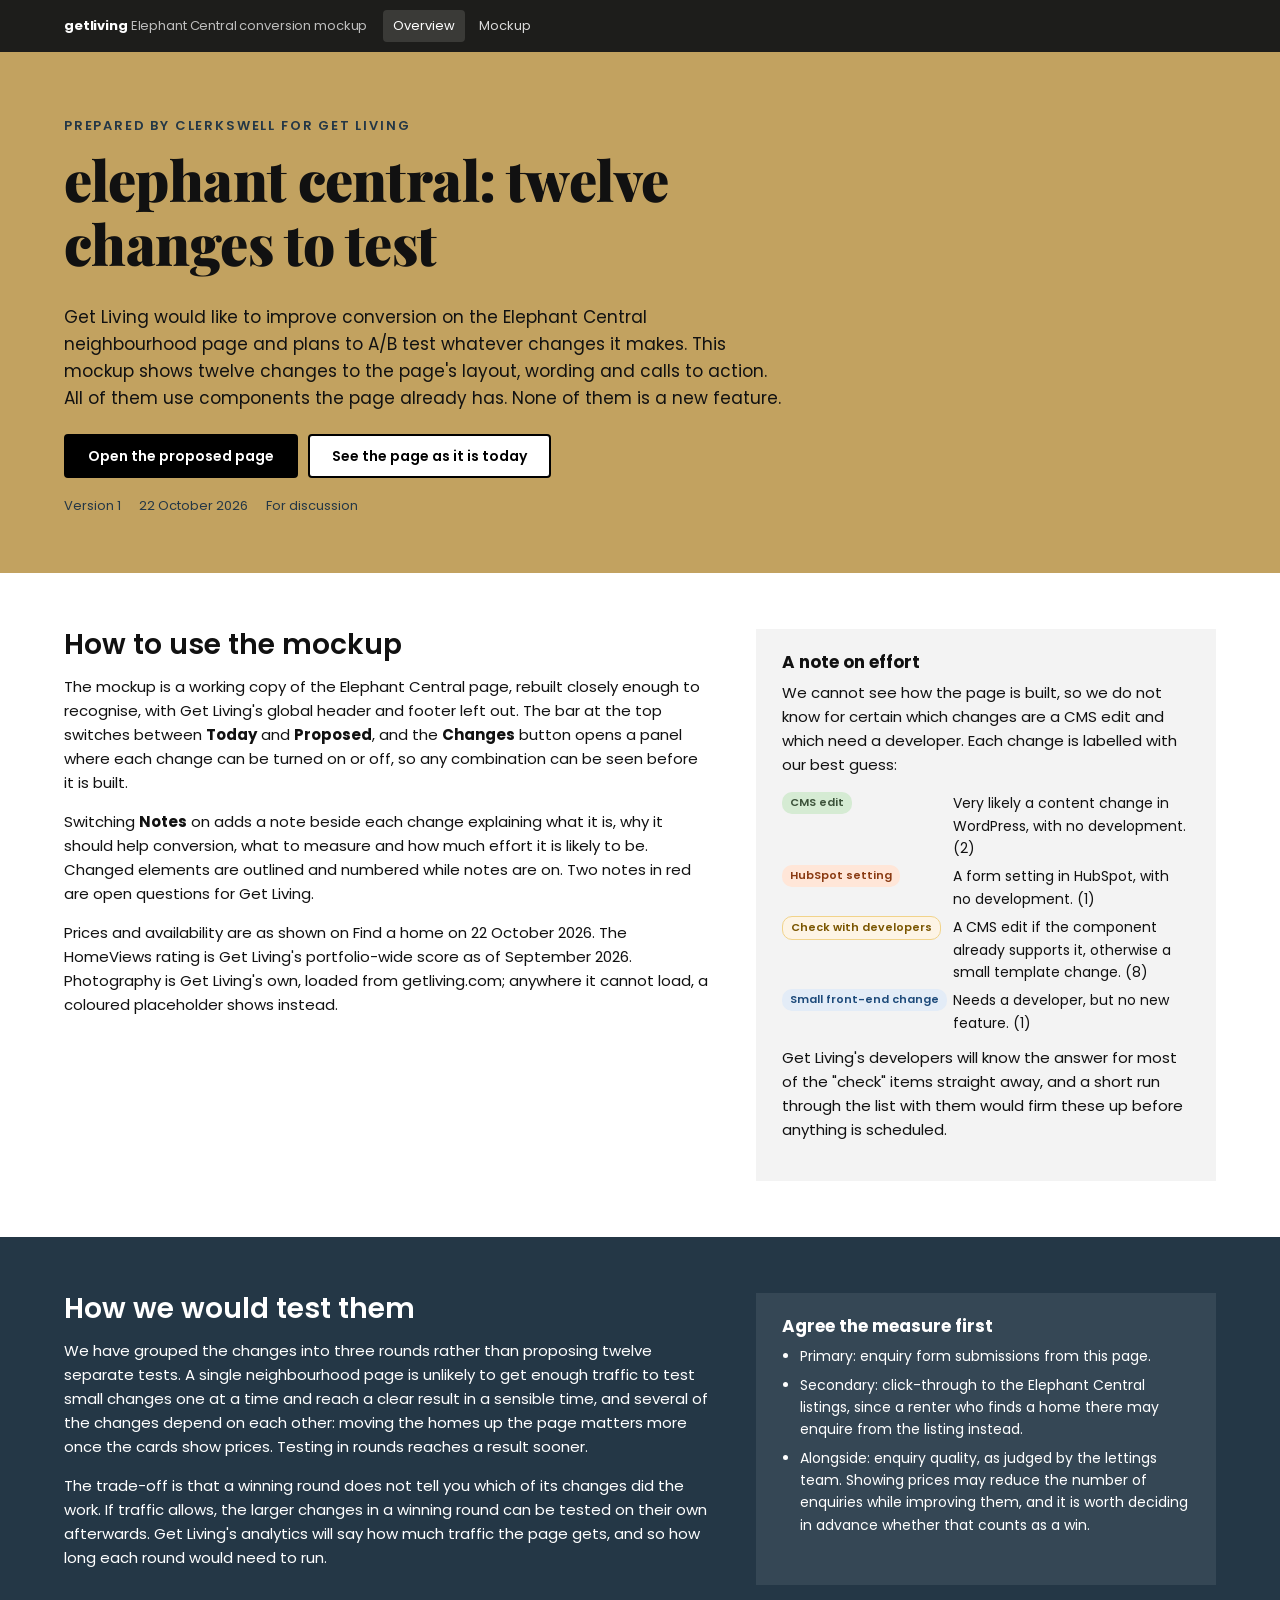
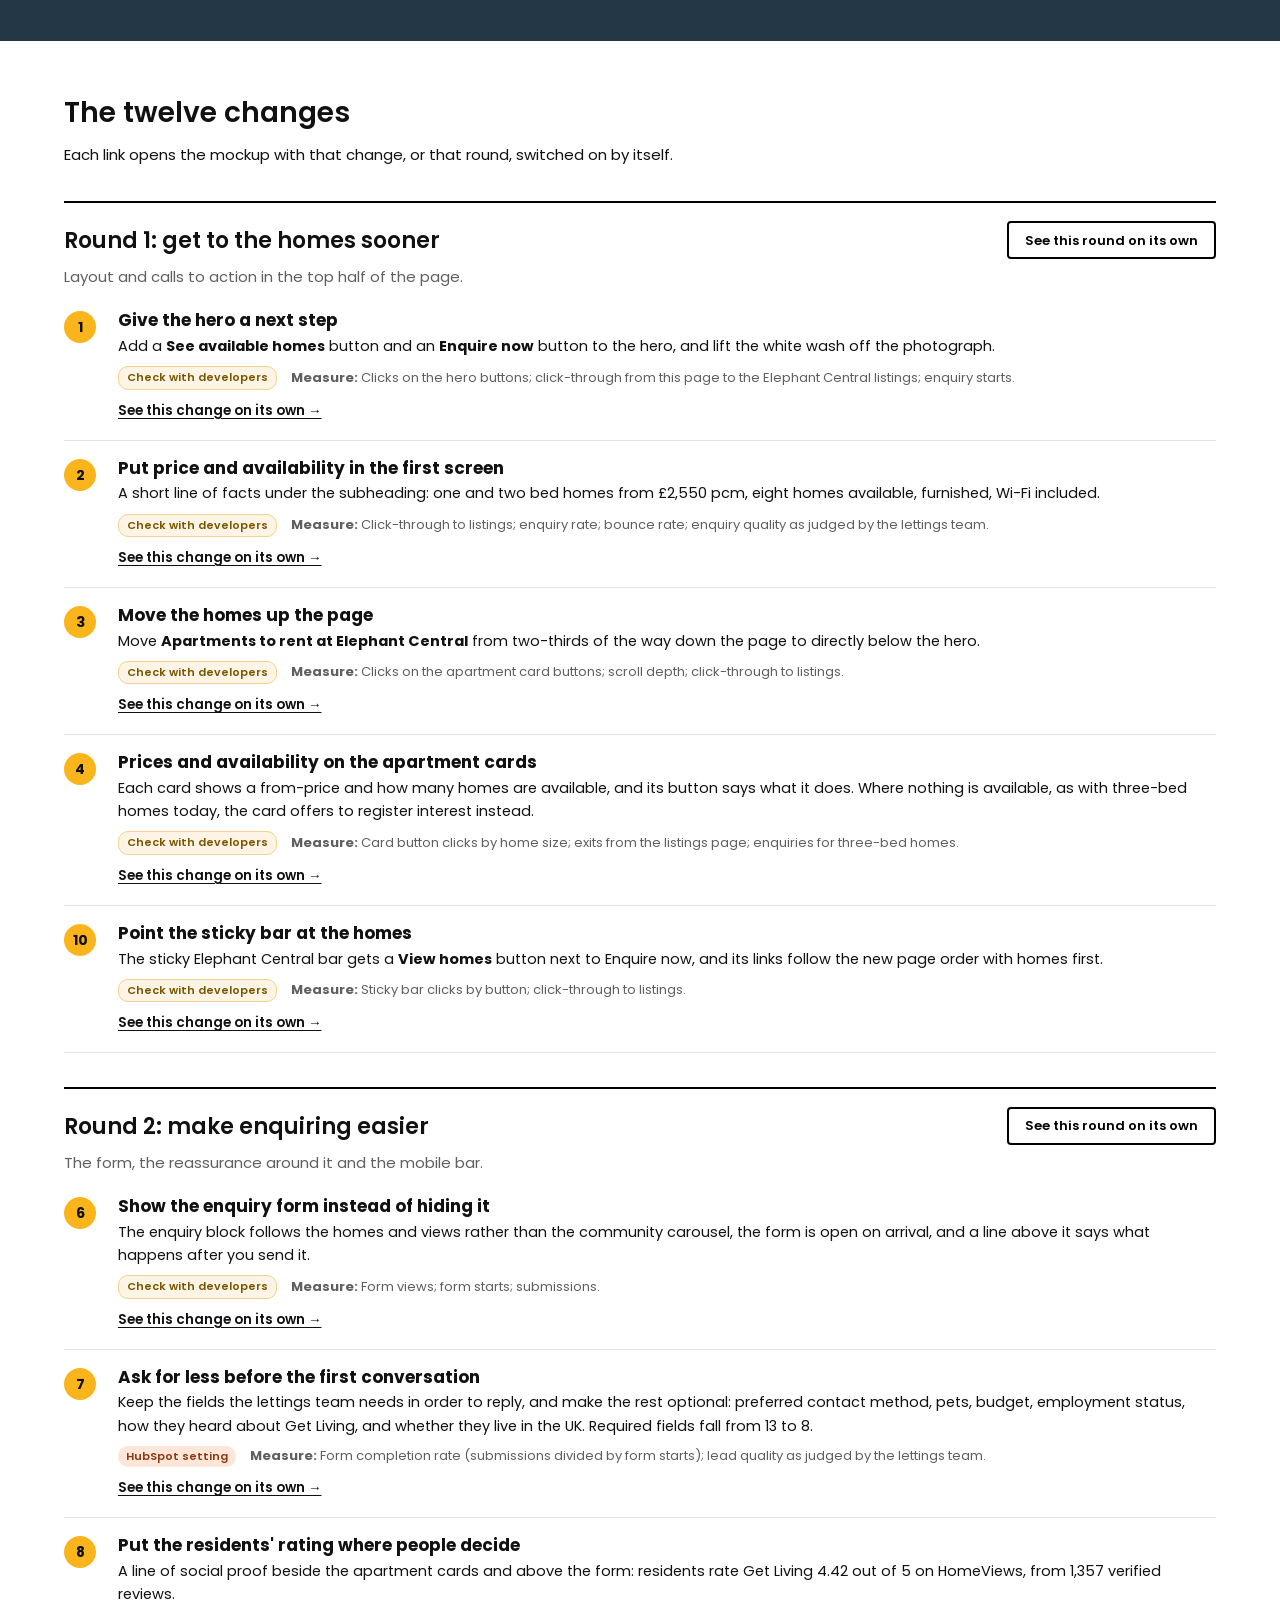
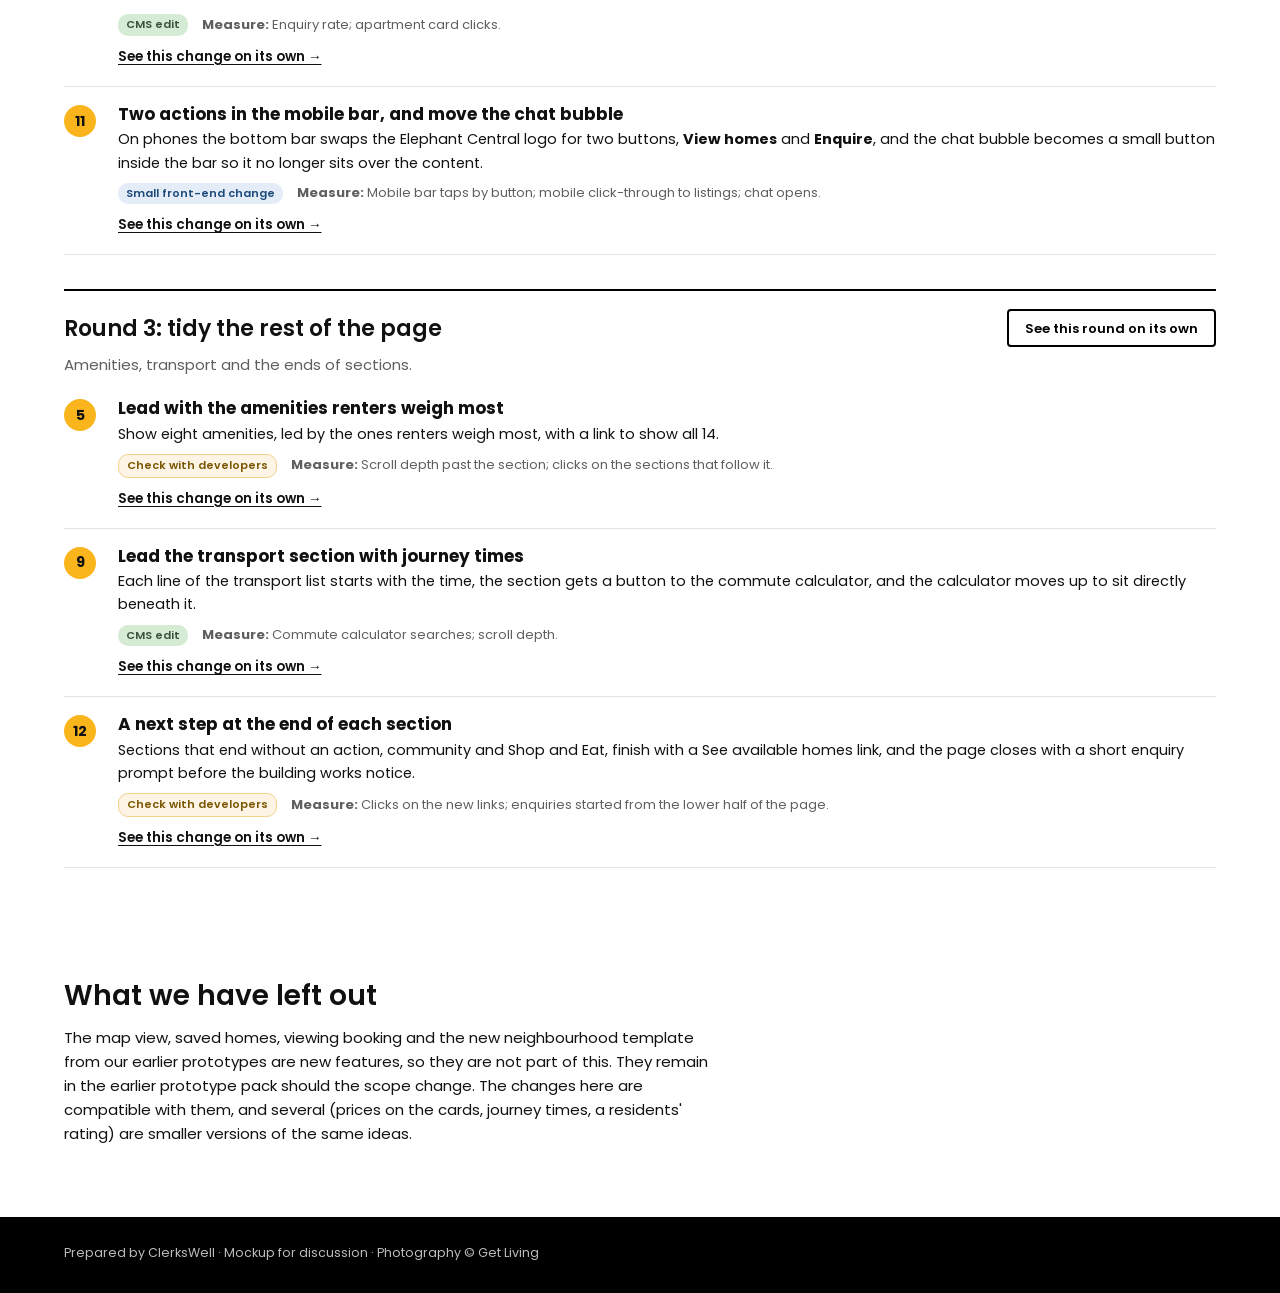
==== docs/index.html @ dda7676e "Add files via upload" ====
<!DOCTYPE html>
<html lang="en-GB">
<head>
  <meta charset="utf-8">
  <meta name="viewport" content="width=device-width, initial-scale=1">
  <title>Elephant Central conversion mockup · Get Living</title>
  <link rel="stylesheet" href="./css/mockup.css">
</head>
<body>
  <a class="skip-link" href="#main">Skip to content</a>
  <!-- Mockup control bar (R01). Not part of the Get Living page: it switches
       between today's page and the proposed changes, and turns notes on. -->
  <div class="mk-bar">
    <div class="container">
      <a class="mk-brand" href="./index.html">getliving <span>Elephant Central conversion mockup</span></a>
      <nav class="mk-nav" aria-label="Mockup pages">
        <a href="./index.html" data-mk-page="overview">Overview</a>
        <a href="./pages/elephant-central.html" data-mk-page="mockup">Mockup</a>
      </nav>
      <span class="mk-spacer"></span>
      <div class="mk-seg" role="group" aria-label="Page version" data-mockup-only>
        <button type="button" data-mode="today" aria-pressed="false">Today</button>
        <button type="button" data-mode="proposed" aria-pressed="true">Proposed</button>
      </div>
      <span class="mk-status" data-status data-mockup-only aria-live="polite"></span>
      <button type="button" class="mk-btn" data-drawer-open aria-expanded="false" aria-controls="tweak-drawer" data-mockup-only>Changes</button>
      <button type="button" class="notes-toggle" role="switch" aria-checked="false" data-notes-toggle data-mockup-only>
        <span class="notes-track" aria-hidden="true"><span class="notes-thumb"></span></span>
        <span class="notes-label">Notes off</span>
      </button>
    </div>
  </div>


  <main id="main">
    <!-- Overview (R00) -->
    <section class="ov-hero" aria-labelledby="ov-h">
      <div class="container">
        <p class="kicker">Prepared by ClerksWell for Get Living</p>
        <h1 id="ov-h" class="display">Elephant Central: twelve changes to test</h1>
        <p class="lead">Get Living would like to improve conversion on the Elephant Central neighbourhood page and plans to A/B test whatever changes it makes. This mockup shows twelve changes to the page's layout, wording and calls to action. All of them use components the page already has. None of them is a new feature.</p>
        <div class="btns">
          <a class="btn btn-solid" href="./pages/elephant-central.html?t=all">Open the proposed page</a>
          <a class="btn" href="./pages/elephant-central.html?t=none">See the page as it is today</a>
        </div>
        <div class="ov-meta">
          <span>Version 1</span><span>22 October 2026</span><span>For discussion</span>
        </div>
      </div>
    </section>

    <section class="ov" aria-labelledby="how-h">
      <div class="container cols">
        <div>
          <h2 id="how-h">How to use the mockup</h2>
          <p>The mockup is a working copy of the Elephant Central page, rebuilt closely enough to recognise, with Get Living's global header and footer left out. The bar at the top switches between <strong>Today</strong> and <strong>Proposed</strong>, and the <strong>Changes</strong> button opens a panel where each change can be turned on or off, so any combination can be seen before it is built.</p>
          <p>Switching <strong>Notes</strong> on adds a note beside each change explaining what it is, why it should help conversion, what to measure and how much effort it is likely to be. Changed elements are outlined and numbered while notes are on. Two notes in red are open questions for Get Living.</p>
          <p>Prices and availability are as shown on Find a home on 22 October 2026. The HomeViews rating is Get Living's portfolio-wide score as of September 2026. Photography is Get Living's own, loaded from getliving.com; anywhere it cannot load, a coloured placeholder shows instead.</p>
        </div>
        <div class="panel">
          <h3>A note on effort</h3>
          <p>We cannot see how the page is built, so we do not know for certain which changes are a CMS edit and which need a developer. Each change is labelled with our best guess:</p>
          <ul class="effort-key">
            <li><span class="chip chip-cms">CMS edit</span><span>Very likely a content change in WordPress, with no development. (2)</span></li>
            <li><span class="chip chip-hubspot">HubSpot setting</span><span>A form setting in HubSpot, with no development. (1)</span></li>
            <li><span class="chip chip-check">Check with developers</span><span>A CMS edit if the component already supports it, otherwise a small template change. (8)</span></li>
            <li><span class="chip chip-dev">Small front-end change</span><span>Needs a developer, but no new feature. (1)</span></li>
          </ul>
          <p class="after-key">Get Living's developers will know the answer for most of the "check" items straight away, and a short run through the list with them would firm these up before anything is scheduled.</p>
        </div>
      </div>
    </section>

    <section class="ov ov-dark" aria-labelledby="test-h">
      <div class="container cols">
        <div>
          <h2 id="test-h">How we would test them</h2>
          <p>We have grouped the changes into three rounds rather than proposing twelve separate tests. A single neighbourhood page is unlikely to get enough traffic to test small changes one at a time and reach a clear result in a sensible time, and several of the changes depend on each other: moving the homes up the page matters more once the cards show prices. Testing in rounds reaches a result sooner.</p>
          <p>The trade-off is that a winning round does not tell you which of its changes did the work. If traffic allows, the larger changes in a winning round can be tested on their own afterwards. Get Living's analytics will say how much traffic the page gets, and so how long each round would need to run.</p>
        </div>
        <div class="panel">
          <h3>Agree the measure first</h3>
          <ul>
            <li>Primary: enquiry form submissions from this page.</li>
            <li>Secondary: click-through to the Elephant Central listings, since a renter who finds a home there may enquire from the listing instead.</li>
            <li>Alongside: enquiry quality, as judged by the lettings team. Showing prices may reduce the number of enquiries while improving them, and it is worth deciding in advance whether that counts as a win.</li>
          </ul>
        </div>
      </div>
    </section>

    <section class="ov" aria-labelledby="list-h">
      <div class="container">
        <h2 id="list-h">The twelve changes</h2>
        <p>Each link opens the mockup with that change, or that round, switched on by itself.</p>
        <div data-tweak-list data-page="pages/elephant-central.html"></div>
      </div>
    </section>

    <section class="ov" aria-labelledby="out-h">
      <div class="container cols">
        <div>
          <h2 id="out-h">What we have left out</h2>
          <p>The map view, saved homes, viewing booking and the new neighbourhood template from our earlier prototypes are new features, so they are not part of this. They remain in the earlier prototype pack should the scope change. The changes here are compatible with them, and several (prices on the cards, journey times, a residents' rating) are smaller versions of the same ideas.</p>
        </div>
      </div>
    </section>
  </main>

  <footer class="ec-end"><div class="container">Prepared by ClerksWell · Mockup for discussion · Photography © Get Living</div></footer>

  <script src="./js/tweaks.js"></script>
  <script src="./js/mockup.js"></script>
</body>
</html>
---- docs/css/mockup.css ----
/* ==========================================================================
   mockup.css — Elephant Central conversion mockup (V1)

   Recreates the live Elephant Central page closely enough that Get Living
   recognises it, using the Get Living design system and Elephant Central's
   own section colours (read from getliving.com, 22 Oct 2026).
   Type: Breve Display is licensed; Playfair Display 900 stands in for it.
   ========================================================================== */

@import url('https://fonts.googleapis.com/css2?family=Poppins:wght@400;500;600;700&family=Playfair+Display:wght@800;900&display=swap');

:root {
  --black: #000;
  --white: #fff;
  --ink: #111;
  --muted: #5f5f5f;
  --line: #e3e3e3;
  --sage-light: #D5EBD3;
  --sage-dark: #3C523A;
  --sunshine-light: #FDF4E5;
  --mustard: #FAB51D;
  /* Elephant Central section colours */
  --ec-gold: #C2A260;
  --ec-navy: #243746;
  --ec-stone: #E5E3DF;
  --ec-grey: #F3F3F3;
  --ec-yellow: #FAB51D;
  /* Mockup chrome */
  --note-bg: #FDF4E5;
  --note-line: #FAB51D;
  --q-bg: #fdeeea;
  --q-line: #c2412f;
  --focus: #0b63ce;

  --display: "BreveDisplay-Regular", "Playfair Display", Georgia, serif;
  --body: "Poppins", -apple-system, BlinkMacSystemFont, "Segoe UI", Roboto, Arial, sans-serif;
  --max: 1200px;
  --bar-h: 56px;
}

*, *::before, *::after { box-sizing: border-box; }
html { scroll-behavior: smooth; }
body { margin: 0; font-family: var(--body); color: var(--ink); background: var(--white); font-size: 15px; line-height: 1.6; -webkit-font-smoothing: antialiased; }
img { max-width: 100%; display: block; }
a { color: inherit; }
h1, h2, h3, h4 { margin: 0 0 .5em; line-height: 1.15; }
p { margin: 0 0 1em; }
[hidden] { display: none !important; }
:focus-visible { outline: 3px solid var(--focus); outline-offset: 2px; }
.container { width: 100%; max-width: var(--max); margin: 0 auto; padding: 0 24px; }
.skip-link { position: absolute; left: -9999px; top: 0; background: var(--black); color: var(--white); padding: 8px 12px; z-index: 100; }
.skip-link:focus { left: 8px; top: 8px; }
.visually-hidden { position: absolute !important; width: 1px; height: 1px; overflow: hidden; clip: rect(0 0 0 0); white-space: nowrap; }

.display { font-family: var(--display); font-weight: 900; text-transform: lowercase; letter-spacing: -.01em; }

/* Buttons: square outline, Get Living style */
.btn { display: inline-flex; align-items: center; justify-content: center; gap: 8px; min-height: 44px; padding: 10px 22px; border: 2px solid var(--black); background: var(--white); color: var(--black); font: 600 14px/1.2 var(--body); text-decoration: none; cursor: pointer; border-radius: 4px; transition: background .15s, color .15s; }
.btn:hover { background: var(--black); color: var(--white); }
.btn-solid { background: var(--black); color: var(--white); }
.btn-solid:hover { background: var(--sage-dark); border-color: var(--sage-dark); }
.btn-light { border-color: var(--white); background: transparent; color: var(--white); }
.btn-light:hover { background: var(--white); color: var(--black); }
.btn-sm { min-height: 38px; padding: 7px 16px; font-size: 13px; }
.link-arrow { font-weight: 600; text-decoration: underline; text-underline-offset: 3px; }
.link-arrow::after { content: " \2192"; }

/* ---------- Photos: illustrated fallback until the real image loads ---------- */
.ph { position: relative; background: linear-gradient(135deg, #cfd8c4 0%, #b9c7a8 45%, #8fa37f 100%); background-size: cover; background-position: center; overflow: hidden; }
.ph::after { content: attr(data-label); position: absolute; left: 12px; bottom: 10px; font-size: 11px; color: rgba(0,0,0,.55); letter-spacing: .02em; }
.ph.loaded::after { content: none; }
.ph.tone-gold { background-image: linear-gradient(135deg, #e7d6b0, #C2A260); }
.ph.tone-navy { background-image: linear-gradient(135deg, #8aa0b2, #243746); }
.ph.tone-room { background-image: linear-gradient(135deg, #f2ece2, #d8cbb6); }

/* ==========================================================================
   Mockup control bar (not part of the Get Living page)
   ========================================================================== */
.mk-bar { position: sticky; top: 0; z-index: 60; background: #1d1d1b; color: #f4f4f4; font-size: 13px; }
.mk-bar .container { display: flex; align-items: center; gap: 16px; min-height: 52px; flex-wrap: wrap; padding-top: 6px; padding-bottom: 6px; }
.mk-brand { color: #fff; text-decoration: none; font-weight: 700; letter-spacing: -.01em; white-space: nowrap; }
.mk-brand span { font-weight: 400; color: #bdbdbd; }
.mk-nav { display: flex; gap: 4px; }
.mk-nav a { color: #d9d9d9; text-decoration: none; padding: 6px 10px; border-radius: 4px; }
.mk-nav a[aria-current="page"] { background: #3a3a37; color: #fff; }
.mk-nav a:hover { color: #fff; }
.mk-spacer { flex: 1; }
.mk-seg { display: inline-flex; border: 1px solid #5a5a56; border-radius: 4px; overflow: hidden; }
.mk-seg button { background: transparent; color: #d9d9d9; border: 0; padding: 7px 14px; font: 600 13px var(--body); cursor: pointer; }
.mk-seg button[aria-pressed="true"] { background: var(--sage-light); color: var(--black); }
.mk-status { color: #bdbdbd; white-space: nowrap; }
.mk-btn { background: transparent; color: #fff; border: 1px solid #5a5a56; border-radius: 4px; padding: 7px 12px; font: 600 13px var(--body); cursor: pointer; }
.mk-btn:hover { border-color: #fff; }
.notes-toggle { display: inline-flex; align-items: center; gap: 8px; background: transparent; border: 0; color: #f4f4f4; font: 600 13px var(--body); cursor: pointer; padding: 4px; }
.notes-track { width: 34px; height: 20px; border-radius: 10px; background: #5a5a56; position: relative; transition: background .15s; }
.notes-thumb { position: absolute; top: 2px; left: 2px; width: 16px; height: 16px; border-radius: 50%; background: #fff; transition: left .15s; }
.notes-toggle[aria-checked="true"] .notes-track { background: var(--mustard); }
.notes-toggle[aria-checked="true"] .notes-thumb { left: 16px; }

/* Tweak drawer */
.mk-drawer { position: fixed; top: 0; right: 0; bottom: 0; width: min(420px, 100%); background: #fff; z-index: 90; box-shadow: -8px 0 30px rgba(0,0,0,.18); transform: translateX(100%); transition: transform .2s; display: flex; flex-direction: column; }
.mk-drawer.open { transform: none; }
.mk-scrim { position: fixed; inset: 0; background: rgba(0,0,0,.35); z-index: 85; }
.mk-drawer header { display: flex; align-items: center; justify-content: space-between; padding: 16px 20px; border-bottom: 1px solid var(--line); }
.mk-drawer h2 { font-size: 18px; margin: 0; }
.mk-drawer .close { background: none; border: 0; font-size: 26px; line-height: 1; cursor: pointer; padding: 4px 8px; }
.mk-drawer .body { overflow-y: auto; padding: 12px 20px 24px; }
.mk-drawer .quick { display: flex; flex-wrap: wrap; gap: 6px; margin: 4px 0 14px; }
.mk-drawer .quick button { font: 600 12px var(--body); border: 1px solid var(--black); background: #fff; padding: 6px 10px; border-radius: 4px; cursor: pointer; }
.mk-drawer .quick button:hover { background: var(--black); color: #fff; }
.mk-drawer h3 { font-size: 13px; text-transform: uppercase; letter-spacing: .06em; color: var(--muted); margin: 18px 0 6px; }
.tw-row { display: flex; gap: 10px; align-items: flex-start; padding: 9px 0; border-bottom: 1px solid #f0f0f0; }
.tw-row input { width: 18px; height: 18px; margin-top: 2px; accent-color: var(--black); flex: none; }
.tw-row label { cursor: pointer; font-size: 14px; line-height: 1.4; }
.tw-row .n { display: inline-flex; width: 22px; height: 22px; border-radius: 50%; background: var(--mustard); font-size: 12px; font-weight: 700; align-items: center; justify-content: center; margin-right: 6px; flex: none; }
.tw-row small { display: block; color: var(--muted); font-size: 12px; margin-top: 2px; }

.chip { display: inline-block; font-size: 11px; font-weight: 600; padding: 2px 8px; border-radius: 10px; white-space: nowrap; vertical-align: middle; }
.chip-cms { background: var(--sage-light); color: var(--sage-dark); }
.chip-hubspot { background: #ffe6d8; color: #8a3a12; }
.chip-check { background: var(--sunshine-light); color: #7a5600; border: 1px solid #f1d38a; }
.chip-dev { background: #e3ecf7; color: #1d4a7a; }

/* ==========================================================================
   Notes (shown when Notes is switched on)
   ========================================================================== */
.note-slot { display: none; }
body.notes-on .note-slot { display: block; }
.note-slot .container { padding-top: 16px; padding-bottom: 16px; }
.cro-note { background: var(--note-bg); border-left: 4px solid var(--note-line); padding: 14px 18px; margin: 0 0 12px; font-size: 13.5px; line-height: 1.55; color: var(--ink); text-align: left; }
.cro-note:last-child { margin-bottom: 0; }
.cro-note h4 { font: 700 15px/1.3 var(--body); margin: 0 0 8px; display: flex; flex-wrap: wrap; gap: 8px; align-items: center; }
.cro-note .n { display: inline-flex; width: 24px; height: 24px; border-radius: 50%; background: var(--mustard); font-size: 12px; align-items: center; justify-content: center; }
.cro-note .state { font-size: 11px; font-weight: 600; color: var(--muted); }
.cro-note dl { margin: 0; display: grid; grid-template-columns: 9.5em minmax(0,1fr); gap: 4px 14px; }
.cro-note dt { font-weight: 600; }
.cro-note dd { margin: 0; }
.cro-note .actions { margin-top: 10px; display: flex; gap: 8px; flex-wrap: wrap; }
.cro-note .actions button { font: 600 12px var(--body); border: 1px solid var(--black); background: #fff; padding: 5px 10px; border-radius: 4px; cursor: pointer; }
.cro-note .actions button:hover { background: var(--black); color: #fff; }
.cro-note.query { background: var(--q-bg); border-left-color: var(--q-line); }
@media (max-width: 640px) { .cro-note dl { grid-template-columns: minmax(0,1fr); } .cro-note dt { margin-top: 6px; } }

/* Numbered markers on changed elements */
body.notes-on [data-mark] { outline: 2px dashed var(--mustard); outline-offset: 3px; position: relative; }
body.notes-on [data-mark]::before { content: attr(data-mark); position: absolute; top: -12px; left: -12px; z-index: 5; width: 22px; height: 22px; border-radius: 50%; background: var(--mustard); color: var(--black); font: 700 11px/22px var(--body); text-align: center; text-transform: none; letter-spacing: 0; }

/* ==========================================================================
   Elephant Central page
   ========================================================================== */

/* Sticky neighbourhood bar */
.ec-sub { position: sticky; top: 52px; z-index: 40; background: #fff; border-bottom: 1px solid var(--line); }
.ec-sub .container { display: flex; align-items: center; gap: 28px; min-height: 64px; }
.ec-logo { font: 600 15px/1.05 var(--body); letter-spacing: .22em; color: var(--ec-navy); text-transform: uppercase; text-decoration: none; }
.ec-logo span { display: block; padding-left: .55em; }
.ec-sub nav { display: flex; gap: 18px; flex: 1; font-size: 13px; }
.ec-sub nav a { text-decoration: none; }
.ec-sub nav a:hover { text-decoration: underline; }
.ec-sub .cta { display: flex; gap: 8px; }
@media (max-width: 900px) { .ec-sub { display: none; } }

/* Page sections are ordered by script, so the layout can be rearranged per tweak */
.ec-main { display: flex; flex-direction: column; }
.ec-sec { scroll-margin-top: 130px; }

/* Hero */
.ec-hero { position: relative; min-height: 520px; display: flex; align-items: center; }
.ec-hero .ph { position: absolute; inset: 0; }
.ec-hero .wash { position: absolute; inset: 0 50% 0 0; background: rgba(255,255,255,.62); }
.ec-hero .container { position: relative; z-index: 2; }
.ec-hero .copy { max-width: 520px; }
.ec-hero h1 { font-size: clamp(38px, 5vw, 60px); margin-bottom: 14px; }
.ec-hero .sub { font-size: 17px; margin: 0; }
.ec-hero .facts { list-style: none; padding: 0; margin: 18px 0 0; display: flex; flex-wrap: wrap; gap: 6px 18px; font-size: 14px; }
.ec-hero .facts li::before { content: ""; display: inline-block; width: 7px; height: 7px; background: var(--ec-gold); margin-right: 8px; vertical-align: middle; }
.ec-hero .facts .price { font-weight: 700; }
.ec-hero .facts .avail { color: var(--sage-dark); font-weight: 600; }
.ec-hero .ctas { display: flex; gap: 10px; flex-wrap: wrap; margin-top: 22px; }
.ec-hero .rating { margin-top: 16px; font-size: 13px; color: var(--muted); }
/* With tweak 1 the wash goes and the copy sits on a solid panel instead */
body.tw-hero-cta .ec-hero .wash { display: none; }
body.tw-hero-cta .ec-hero .copy, body.tw-hero-facts .ec-hero .copy { background: #fff; padding: 32px 34px; }
body.tw-hero-cta .ec-hero .wash + .container .copy { margin-left: 0; }

/* Intro and amenities */
.ec-intro { padding: 80px 0; }
.ec-intro .grid { display: grid; grid-template-columns: minmax(0, 4fr) minmax(0, 8fr); gap: 48px; align-items: start; }
.ec-intro h2 { font-size: 30px; font-weight: 600; }
.amen { list-style: none; margin: 0; padding: 0; display: grid; grid-template-columns: repeat(5, minmax(0, 1fr)); gap: 26px 16px; text-align: center; font-size: 12.5px; }
.amen li { display: flex; flex-direction: column; align-items: center; gap: 10px; }
.ico { width: 48px; height: 48px; background-repeat: no-repeat; background-position: center; background-size: contain; }
.ico:not(.loaded) { border: 2px solid var(--ink); border-radius: 50%; position: relative; }
.ico:not(.loaded)::after { content: ""; position: absolute; inset: 13px; border: 2px solid var(--ink); border-radius: 3px; }
.amen-b { grid-template-columns: repeat(4, minmax(0, 1fr)); }
.amen-b .more { grid-column: 1 / -1; }
.amen-more { margin-top: 22px; text-align: center; }
.amen-more button { background: none; border: 0; font: 600 14px var(--body); text-decoration: underline; text-underline-offset: 3px; cursor: pointer; padding: 6px; }

/* Homes with the view */
.ec-view { background: var(--ec-gold); padding: 70px 0; }
.ec-view .grid { display: grid; grid-template-columns: minmax(0, 7fr) minmax(0, 5fr); align-items: stretch; }
.ec-view .ph { min-height: 440px; }
.ec-view .card { background: #fff; padding: 40px 36px; align-self: center; margin-left: -60px; position: relative; }
.ec-view h2 { font-size: 22px; font-weight: 600; }
.ec-view .fine { font-size: 12.5px; color: var(--muted); }
.ec-view .btns { display: flex; gap: 10px; flex-wrap: wrap; }

/* Getting around */
.ec-transport .grid { display: grid; grid-template-columns: minmax(0, 1fr) minmax(0, 1fr); }
.ec-transport .panel { background: var(--ec-navy); color: #fff; padding: 64px 56px; }
.ec-transport .ph { min-height: 520px; }
.ec-transport h3 { font-size: 22px; font-weight: 600; }
.ec-transport ul { padding-left: 18px; margin: 0 0 1em; }
.ec-transport li { margin-bottom: 4px; }
.times { list-style: none; padding: 0 !important; border-top: 1px solid rgba(255,255,255,.25); }
.times li { display: grid; grid-template-columns: 9em minmax(0,1fr); gap: 12px; padding: 10px 0; border-bottom: 1px solid rgba(255,255,255,.25); margin: 0 !important; }
.times strong { font-size: 16px; line-height: 1.3; color: var(--mustard); }
.ec-transport .panel a { color: #fff; }

/* Community carousel */
.ec-community { padding: 80px 0; }
.ec-community .grid { display: grid; grid-template-columns: minmax(0, 4fr) minmax(0, 8fr); gap: 40px; align-items: start; }
.ec-community h3 { font-size: 24px; font-weight: 600; }
.car { overflow: hidden; }
.car-track { display: flex; gap: 16px; transition: transform .35s; }
.car-card { flex: 0 0 calc((100% - 32px) / 2.4); border: 1px solid var(--line); background: #fff; }
.car-card .ph { aspect-ratio: 16 / 9; }
.car-card .txt { display: flex; gap: 14px; align-items: center; padding: 16px; font-weight: 600; font-size: 14px; line-height: 1.35; }
.car-card .badge { flex: none; width: 52px; height: 52px; background: var(--ec-yellow); display: flex; align-items: center; justify-content: center; }
.car-card .badge .ico { width: 34px; height: 34px; }
.car-ctrl { display: flex; align-items: center; gap: 10px; margin-top: 16px; }
.car-ctrl button { width: 34px; height: 34px; border-radius: 50%; border: 1.5px solid var(--black); background: #fff; cursor: pointer; font-size: 15px; }
.car-ctrl .prog { flex: 1; height: 2px; background: var(--line); position: relative; max-width: 220px; }
.car-ctrl .prog span { position: absolute; left: 0; top: 0; bottom: 0; background: var(--black); transition: width .3s; }
.car-ctrl .count { font-size: 13px; margin-left: auto; }
.sec-cta { margin-top: 24px; }

/* Enquire */
.ec-enquire { background: var(--ec-grey); padding: 70px 0; }
.ec-enquire .head { display: flex; justify-content: space-between; align-items: center; gap: 32px; max-width: 900px; margin: 0 auto; }
.ec-enquire h2 { font-size: clamp(28px, 3.4vw, 40px); max-width: 520px; }
.ec-enquire .head p { font-size: 14px; max-width: 480px; }
.ec-enquire .lede { max-width: 900px; margin: 0 auto; }
.ec-enquire .reassure { max-width: 900px; margin: 14px auto 0; display: grid; grid-template-columns: repeat(3, minmax(0, 1fr)); gap: 12px; font-size: 13.5px; }
.ec-enquire .reassure div { background: #fff; padding: 12px 14px; border-top: 3px solid var(--ec-gold); }
.ec-enquire .reassure strong { display: block; }
.ec-enquire .rating { max-width: 900px; margin: 14px auto 0; font-size: 13px; color: var(--muted); }
.acc-btn[aria-expanded="true"] .chev { transform: rotate(180deg); }
.chev { display: inline-block; transition: transform .15s; }
.form-wrap { max-width: 900px; margin: 28px auto 0; border-top: 1px solid #cfcfcf; padding-top: 28px; }

/* HubSpot-style form */
.hs { display: grid; grid-template-columns: repeat(2, minmax(0, 1fr)); gap: 16px 20px; }
.hs .full { grid-column: 1 / -1; }
.hs label, .hs legend { display: block; font-size: 13px; font-weight: 600; margin-bottom: 6px; }
.hs .req { color: #c2412f; }
.hs .opt { font-weight: 400; color: var(--muted); }
.hs input[type=text], .hs input[type=email], .hs input[type=tel], .hs select { width: 100%; height: 44px; border: 1px solid #cfcfcf; background: #fff; padding: 0 12px; font: 14px var(--body); border-radius: 0; }
.hs fieldset { border: 0; padding: 0; margin: 0; }
.hs .radios { display: flex; gap: 18px; flex-wrap: wrap; font-size: 14px; }
.hs .radios label { font-weight: 400; display: inline-flex; gap: 6px; align-items: center; margin: 0; }
.hs .group { grid-column: 1 / -1; border-top: 1px dashed #cfcfcf; padding-top: 14px; margin-top: 4px; }
.hs .group > p { font-size: 13px; color: var(--muted); margin: 0 0 12px; }
.hs .group .hs { margin: 0; }
.hs .err { color: #c2412f; font-size: 12px; margin-top: 4px; }
.hs .invalid input, .hs .invalid select { border-color: #c2412f; }
.form-done { background: #fff; padding: 24px; border-left: 4px solid var(--sage-dark); }

/* Apartments */
.ec-apts { background: var(--black); color: #fff; padding: 70px 0 80px; }
.ec-apts .intro { text-align: center; max-width: 720px; margin: 0 auto 40px; }
.ec-apts h3.display { font-size: clamp(30px, 3.6vw, 40px); color: var(--ec-gold); }
.ec-apts .intro p { font-size: 14px; }
.ec-apts .rating { text-align: center; margin: -22px auto 32px; font-size: 13px; color: #d9d9d9; }
.apt-grid { display: grid; grid-template-columns: repeat(3, minmax(0, 1fr)); gap: 16px; }
.apt { background: #fff; color: var(--ink); display: flex; flex-direction: column; }
.apt .ph { aspect-ratio: 4 / 3; }
.apt .body { padding: 18px 18px 22px; display: flex; flex-direction: column; flex: 1; }
.apt h3 { font-family: var(--display); font-weight: 900; font-size: 22px; margin-bottom: 8px; }
.apt p { font-size: 13px; color: var(--muted); }
.apt .meta { display: flex; justify-content: space-between; align-items: baseline; gap: 8px; border-top: 1px solid var(--line); padding-top: 12px; margin: auto 0 14px; font-size: 13px; }
.apt .meta strong { font-size: 18px; color: var(--ink); }
.apt .meta .avail { color: var(--sage-dark); font-weight: 600; }
.apt .meta .none { color: var(--muted); font-weight: 600; }
.apt .btn { width: 100%; }
.apt .push { margin-top: auto; }

/* Commute */
.ec-commute { background: var(--ec-yellow); padding-top: 56px; }
.ec-commute .head { text-align: center; max-width: 620px; margin: 0 auto 26px; }
.ec-commute h3 { font-size: 22px; font-weight: 600; }
.ec-commute .head p { font-size: 13.5px; }
.commute-form { background: #fff; max-width: 640px; margin: 0 auto -50px; position: relative; z-index: 2; padding: 18px 22px; display: grid; grid-template-columns: minmax(0,1fr) minmax(0,1fr) auto; gap: 12px; align-items: end; }
.commute-form label { font-size: 12.5px; font-weight: 600; display: block; margin-bottom: 4px; }
.commute-form input, .commute-form select { width: 100%; height: 40px; border: 1px solid #cfcfcf; padding: 0 10px; font: 13.5px var(--body); background: #fff; }
.commute-form button { height: 40px; width: 44px; background: var(--black); color: #fff; border: 0; cursor: pointer; font-size: 16px; }
.map { height: 300px; background-color: #e8eee3; background-image:
  linear-gradient(90deg, rgba(255,255,255,.7) 2px, transparent 2px),
  linear-gradient(rgba(255,255,255,.7) 2px, transparent 2px),
  radial-gradient(circle at 70% 60%, #b8d4e6 0 18%, transparent 19%),
  radial-gradient(circle at 25% 30%, #cfe3c4 0 14%, transparent 15%);
  background-size: 90px 90px, 90px 90px, 100% 100%, 100% 100%; position: relative; }
.map .pin { position: absolute; left: 50%; top: 52%; width: 34px; height: 34px; border-radius: 50% 50% 50% 0; background: var(--black); transform: translate(-50%, -100%) rotate(-45deg); }
.map .result { position: absolute; left: 50%; bottom: 22px; transform: translateX(-50%); background: #fff; padding: 10px 16px; font-size: 13.5px; box-shadow: 0 4px 14px rgba(0,0,0,.15); white-space: nowrap; }
.map .label { position: absolute; right: 12px; bottom: 8px; font-size: 11px; color: var(--muted); }

/* Shop and eat */
.ec-shop { background: var(--ec-gold); padding: 70px 0; }
.ec-shop .head { text-align: center; max-width: 720px; margin: 0 auto 32px; }
.ec-shop h3.display { font-size: clamp(28px, 3.4vw, 38px); }
.ec-shop .head p { font-size: 14px; }
.shop-grid .car-card { flex-basis: calc((100% - 32px) / 3); }
.shop-card .body { padding: 18px; }
.shop-card h4 { font-size: 17px; font-weight: 700; }
.shop-card .kind { font-size: 12.5px; color: var(--muted); }
.shop-card p { font-size: 13px; color: var(--muted); }
.tag { display: inline-block; background: var(--black); color: #fff; font-size: 10.5px; font-weight: 600; letter-spacing: .05em; padding: 3px 8px; }

/* Closing prompt (tweak 12) */
.ec-close { background: var(--ec-stone); padding: 56px 0; text-align: center; }
.ec-close h2 { font-size: clamp(26px, 3vw, 36px); }
.ec-close .btns { display: flex; justify-content: center; gap: 10px; flex-wrap: wrap; margin-top: 18px; }

/* Building safety notice */
.ec-safety { background: var(--ec-navy); color: #fff; padding: 36px 0; }
.ec-safety h2 { font-size: 20px; font-weight: 600; }
.ec-safety button { background: none; border: 0; color: #fff; text-decoration: underline; text-underline-offset: 3px; font: 600 13.5px var(--body); cursor: pointer; padding: 0; }
.ec-safety .more { font-size: 13.5px; max-width: 760px; margin-top: 12px; }

/* End of page (Get Living's footer is left out of the mockup) */
.ec-end { background: var(--black); color: #bdbdbd; padding: 26px 0 30px; font-size: 12.5px; }

/* Mobile bottom bar and chat bubble */
.ec-mbar { display: none; }
.chat { position: fixed; right: 18px; bottom: 22px; z-index: 50; width: 56px; height: 56px; border-radius: 50%; background: #7d9a77; border: 0; color: #fff; cursor: pointer; box-shadow: 0 4px 14px rgba(0,0,0,.2); display: flex; align-items: center; justify-content: center; }
.chat svg, .ec-mbar .chat-in svg { width: 24px; height: 24px; }

@media (max-width: 900px) {
  .ec-mbar { display: flex; position: fixed; left: 0; right: 0; bottom: 0; z-index: 45; background: #fff; border-top: 1px solid var(--line); align-items: center; gap: 10px; padding: 10px 14px; box-shadow: 0 -4px 14px rgba(0,0,0,.08); }
  .ec-mbar .ec-logo { flex: 1; font-size: 13px; }
  .ec-mbar .btn { min-height: 46px; }
  .ec-mbar .grow { flex: 1; }
  .ec-mbar .chat-in { flex: none; width: 46px; height: 46px; border-radius: 50%; background: #7d9a77; color: #fff; border: 0; display: flex; align-items: center; justify-content: center; cursor: pointer; }
  .chat { bottom: 82px; }
  body.tw-mobile-bar .chat { display: none; }
  body { padding-bottom: 72px; }
}

/* ---------- Responsive ---------- */
@media (max-width: 1024px) {
  .amen { grid-template-columns: repeat(4, minmax(0, 1fr)); }
  .ec-intro .grid, .ec-community .grid { grid-template-columns: minmax(0, 1fr); gap: 28px; }
}
@media (max-width: 900px) {
  .mk-status { display: none; }
  .ec-sec { scroll-margin-top: 70px; }
  .ec-view .grid, .ec-transport .grid { grid-template-columns: minmax(0, 1fr); }
  .ec-view .card { margin: -40px 16px 0; }
  .ec-view .ph { min-height: 280px; }
  .ec-transport .ph { min-height: 260px; }
  .ec-transport .panel { padding: 44px 24px; }
  .apt-grid { grid-template-columns: minmax(0, 1fr); }
  .car-card { flex-basis: 82%; }
  .shop-grid .car-card { flex-basis: 82%; }
  .ec-enquire .head { flex-direction: column; align-items: flex-start; gap: 12px; }
  .ec-enquire .reassure { grid-template-columns: minmax(0, 1fr); }
}
@media (max-width: 640px) {
  .container { padding: 0 16px; }
  .mk-bar .container { gap: 8px 10px; }
  .mk-nav { display: none; }
  .mk-seg button { padding: 6px 10px; }
  .ec-hero { min-height: 0; padding: 0; flex-direction: column; align-items: stretch; }
  .ec-hero .ph { position: absolute; }
  .ec-hero .container { padding-top: 120px; padding-bottom: 70px; }
  .ec-hero .wash { inset: 0; }
  body.tw-hero-cta .ec-hero .container, body.tw-hero-facts .ec-hero .container { padding-top: 150px; padding-bottom: 0; }
  body.tw-hero-cta .ec-hero .copy, body.tw-hero-facts .ec-hero .copy { margin: 0 -16px; padding: 24px 16px; }
  .ec-hero .ctas .btn { flex: 1 1 100%; }
  .ec-intro { padding: 48px 0; }
  .amen { grid-template-columns: repeat(2, minmax(0, 1fr)); }
  .amen-b { grid-template-columns: repeat(2, minmax(0, 1fr)); }
  .hs { grid-template-columns: minmax(0, 1fr); }
  .commute-form { grid-template-columns: minmax(0, 1fr); margin: 0 16px -40px; }
  .commute-form button { width: 100%; }
  .ec-community { padding: 48px 0; }
}

/* Tweak 7: optional fields gather below the essentials */
body.tw-form-fields .hs .group { order: 1; }
body.tw-form-fields .hs .opt-field { order: 2; }
body.tw-form-fields .hs .consent { order: 3; }
body.tw-form-fields .hs .full:last-child { order: 4; }

/* ==========================================================================
   Overview page
   ========================================================================== */
.ov-hero { background: var(--ec-gold); padding: 64px 0 56px; }
.ov-hero .kicker { font-size: 13px; letter-spacing: .14em; text-transform: uppercase; color: var(--ec-navy); font-weight: 600; margin-bottom: 10px; }
.ov-hero h1 { font-size: clamp(36px, 5vw, 56px); max-width: 820px; }
.ov-hero .lead { font-size: 17px; max-width: 720px; }
.ov-hero .btns { display: flex; gap: 10px; flex-wrap: wrap; margin-top: 22px; }
.ov-meta { display: flex; flex-wrap: wrap; gap: 6px 18px; font-size: 13px; color: var(--ec-navy); margin-top: 18px; }
.ov { padding: 56px 0; }
.ov h2 { font-size: 28px; font-weight: 600; margin-bottom: 14px; }
.ov .cols { display: grid; grid-template-columns: minmax(0, 7fr) minmax(0, 5fr); gap: 48px; }
.ov .panel { background: var(--ec-grey); padding: 24px 26px; }
.ov .panel h3 { font-size: 17px; }
.ov .panel ul { padding-left: 18px; margin: 0; font-size: 14px; }
.ov .panel li { margin-bottom: 6px; }
.effort-key { list-style: none; padding: 0 !important; }
.effort-key li { display: grid; grid-template-columns: 11.5em minmax(0, 1fr); gap: 10px; align-items: start; }
.round { border-top: 2px solid var(--black); padding-top: 18px; margin-top: 34px; }
.round-head { display: flex; justify-content: space-between; align-items: center; gap: 16px; flex-wrap: wrap; }
.round h3 { font-size: 22px; font-weight: 600; margin: 0; }
.round-sum { color: var(--muted); margin: 6px 0 4px; }
.tw-list { list-style: none; padding: 0; margin: 0; }
.tw-list li { display: grid; grid-template-columns: 40px minmax(0, 1fr); gap: 14px; padding: 18px 0; border-bottom: 1px solid var(--line); }
.tw-list .n { width: 32px; height: 32px; border-radius: 50%; background: var(--mustard); display: flex; align-items: center; justify-content: center; font-weight: 700; font-size: 14px; }
.tw-list h4 { font-size: 17px; margin-bottom: 4px; }
.tw-list p { margin-bottom: 8px; font-size: 14.5px; }
.tw-list .meta { display: flex; flex-wrap: wrap; gap: 8px 14px; align-items: center; font-size: 13px; color: var(--muted); }
.tw-list .link-arrow { font-size: 13.5px; }
.ov-dark { background: var(--ec-navy); color: #fff; }
.ov-dark a { color: #fff; }
.ov-dark .panel { background: rgba(255,255,255,.08); }
@media (max-width: 900px) { .ov .cols { grid-template-columns: minmax(0, 1fr); gap: 28px; } }
@media (max-width: 640px) { .effort-key li { grid-template-columns: minmax(0, 1fr); gap: 2px; } }
.after-key { margin-top: 12px; }
@media (prefers-reduced-motion: reduce) { html { scroll-behavior: auto; } .car-track, .mk-drawer { transition: none; } }
@media (max-width: 640px) {
  .mk-bar { position: relative; }
  .mk-brand span { display: none; }
  .mk-bar .container { min-height: 48px; }
  .ec-sec { scroll-margin-top: 10px; }
}
.effort-key .chip { justify-self: start; }
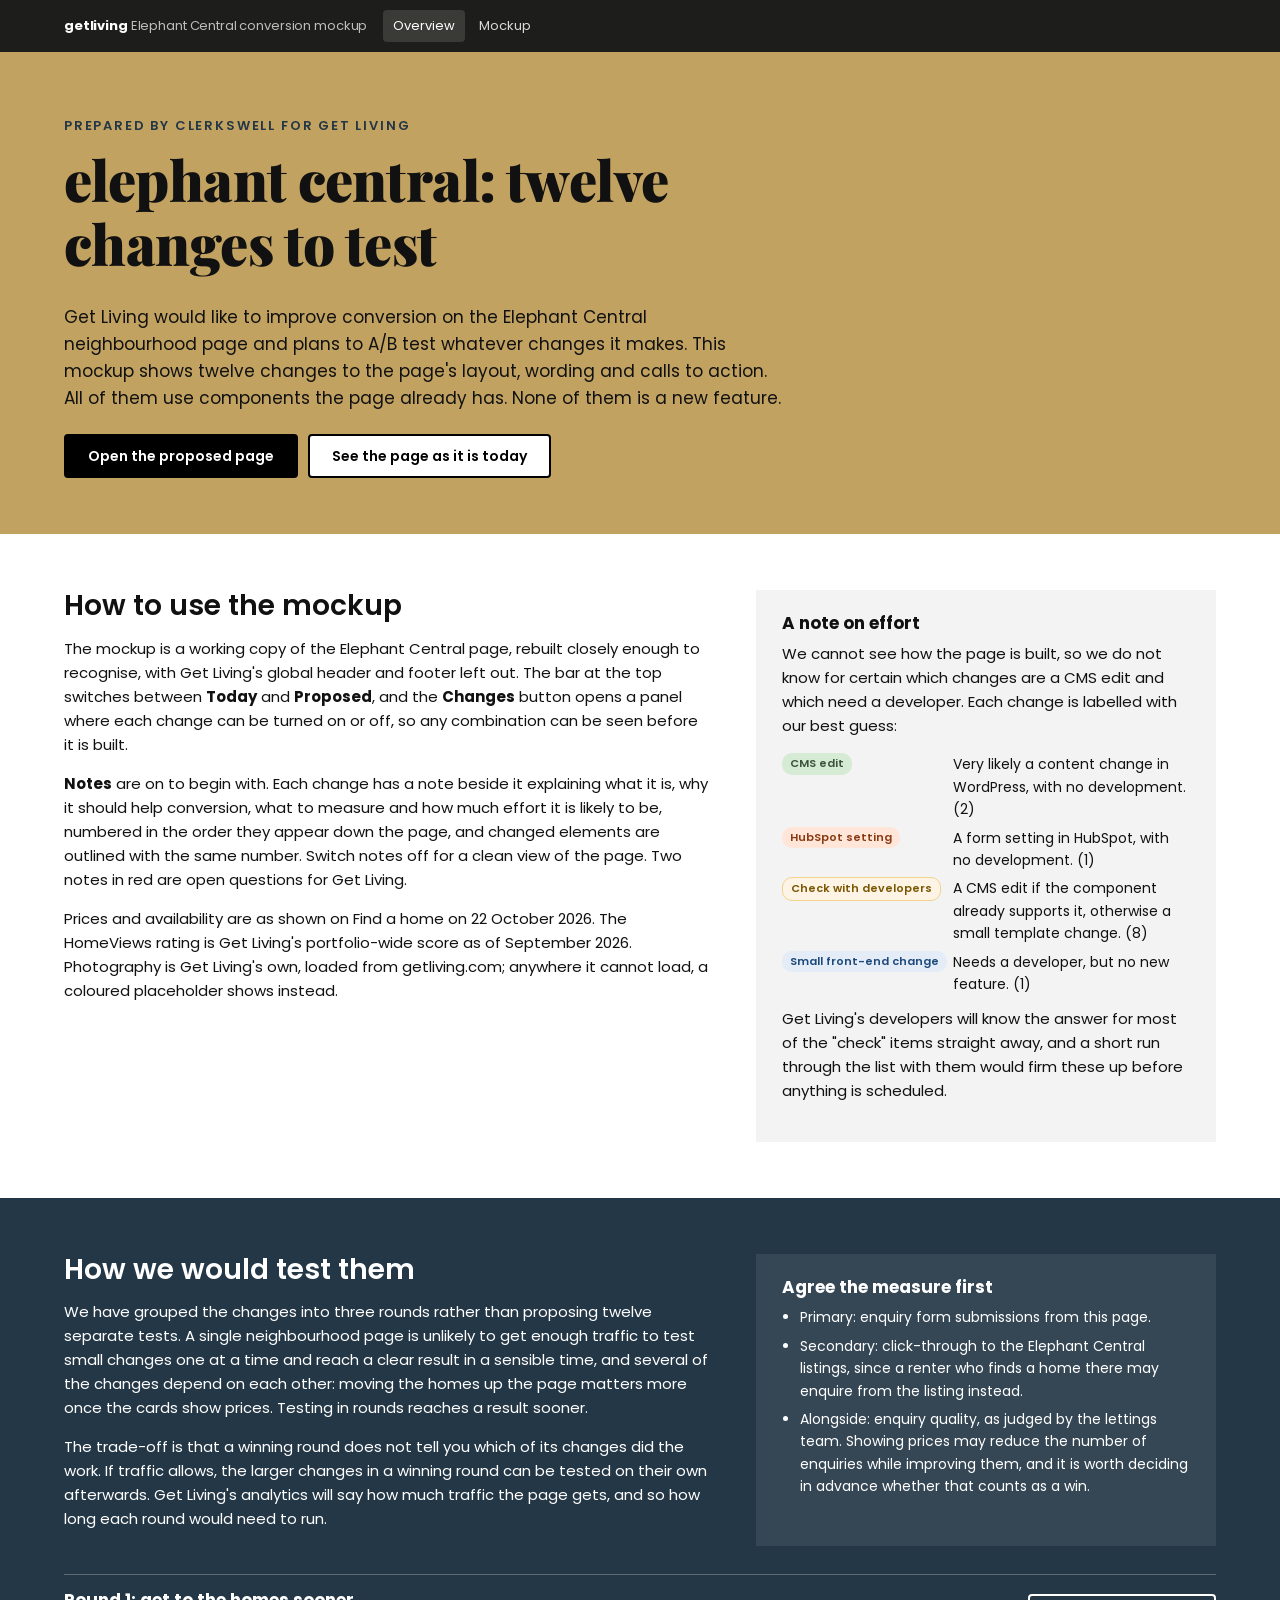
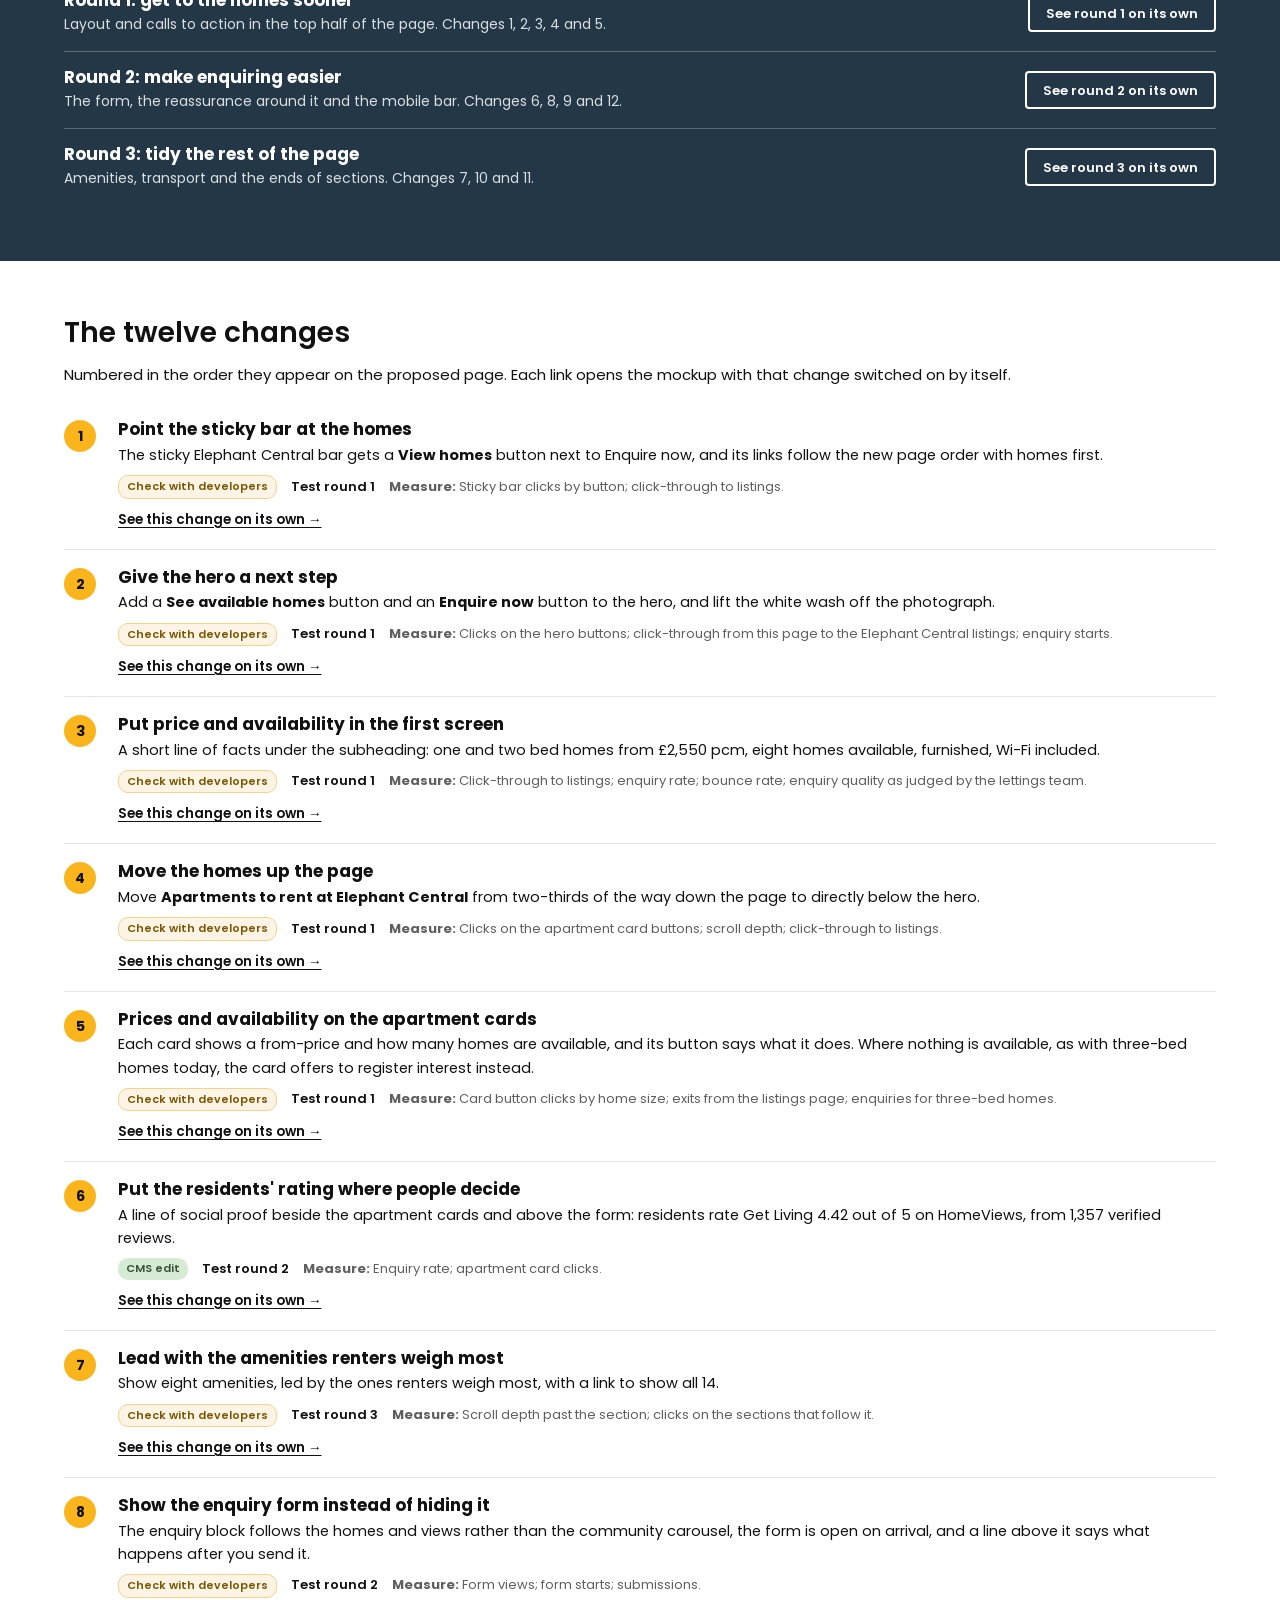
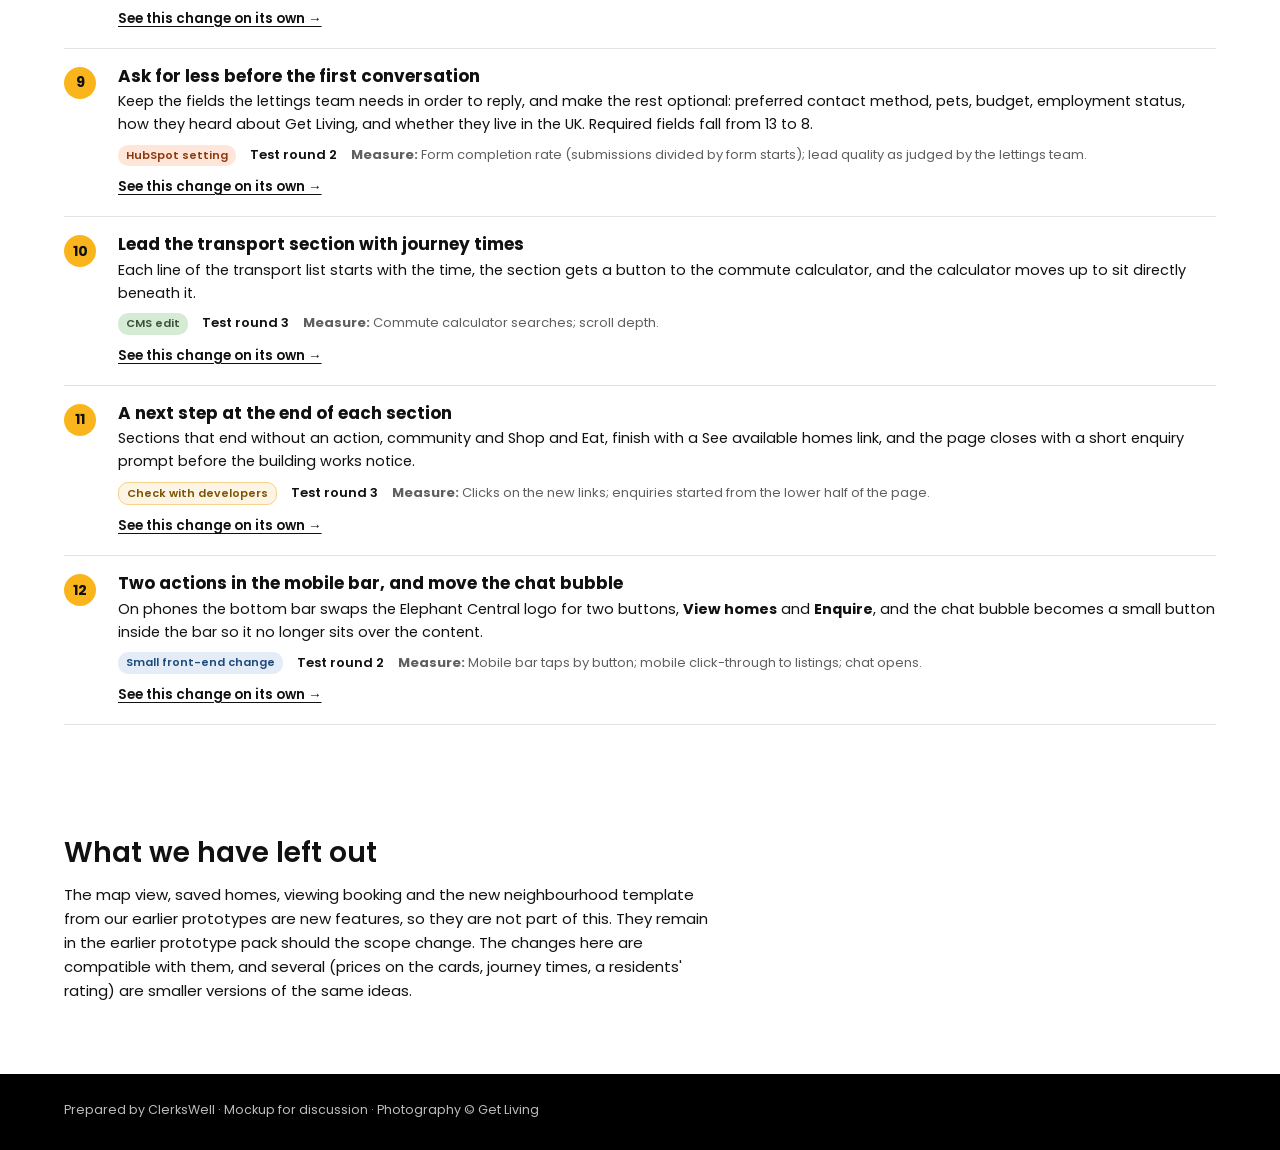
==== commit bc23cff6: "Add files via upload" ====
--- a/docs/index.html
+++ b/docs/index.html
@@ -24,9 +24,9 @@
       </div>
       <span class="mk-status" data-status data-mockup-only aria-live="polite"></span>
       <button type="button" class="mk-btn" data-drawer-open aria-expanded="false" aria-controls="tweak-drawer" data-mockup-only>Changes</button>
-      <button type="button" class="notes-toggle" role="switch" aria-checked="false" data-notes-toggle data-mockup-only>
+      <button type="button" class="notes-toggle" role="switch" aria-checked="true" data-notes-toggle data-mockup-only>
         <span class="notes-track" aria-hidden="true"><span class="notes-thumb"></span></span>
-        <span class="notes-label">Notes off</span>
+        <span class="notes-label">Notes on</span>
       </button>
     </div>
   </div>
@@ -43,9 +43,6 @@
           <a class="btn btn-solid" href="./pages/elephant-central.html?t=all">Open the proposed page</a>
           <a class="btn" href="./pages/elephant-central.html?t=none">See the page as it is today</a>
         </div>
-        <div class="ov-meta">
-          <span>Version 1</span><span>22 October 2026</span><span>For discussion</span>
-        </div>
       </div>
     </section>
 
@@ -54,7 +51,7 @@
         <div>
           <h2 id="how-h">How to use the mockup</h2>
           <p>The mockup is a working copy of the Elephant Central page, rebuilt closely enough to recognise, with Get Living's global header and footer left out. The bar at the top switches between <strong>Today</strong> and <strong>Proposed</strong>, and the <strong>Changes</strong> button opens a panel where each change can be turned on or off, so any combination can be seen before it is built.</p>
-          <p>Switching <strong>Notes</strong> on adds a note beside each change explaining what it is, why it should help conversion, what to measure and how much effort it is likely to be. Changed elements are outlined and numbered while notes are on. Two notes in red are open questions for Get Living.</p>
+          <p><strong>Notes</strong> are on to begin with. Each change has a note beside it explaining what it is, why it should help conversion, what to measure and how much effort it is likely to be, numbered in the order they appear down the page, and changed elements are outlined with the same number. Switch notes off for a clean view of the page. Two notes in red are open questions for Get Living.</p>
           <p>Prices and availability are as shown on Find a home on 22 October 2026. The HomeViews rating is Get Living's portfolio-wide score as of September 2026. Photography is Get Living's own, loaded from getliving.com; anywhere it cannot load, a coloured placeholder shows instead.</p>
         </div>
         <div class="panel">
@@ -87,12 +84,15 @@
           </ul>
         </div>
       </div>
+      <div class="container">
+        <div class="round-list" data-round-list data-page="pages/elephant-central.html"></div>
+      </div>
     </section>
 
     <section class="ov" aria-labelledby="list-h">
       <div class="container">
         <h2 id="list-h">The twelve changes</h2>
-        <p>Each link opens the mockup with that change, or that round, switched on by itself.</p>
+        <p>Numbered in the order they appear on the proposed page. Each link opens the mockup with that change switched on by itself.</p>
         <div data-tweak-list data-page="pages/elephant-central.html"></div>
       </div>
     </section>
--- a/docs/css/mockup.css
+++ b/docs/css/mockup.css
@@ -178,7 +178,7 @@
 .ec-hero .facts .avail { color: var(--sage-dark); font-weight: 600; }
 .ec-hero .ctas { display: flex; gap: 10px; flex-wrap: wrap; margin-top: 22px; }
 .ec-hero .rating { margin-top: 16px; font-size: 13px; color: var(--muted); }
-/* With tweak 1 the wash goes and the copy sits on a solid panel instead */
+/* With change 2 the wash goes and the copy sits on a solid panel instead */
 body.tw-hero-cta .ec-hero .wash { display: none; }
 body.tw-hero-cta .ec-hero .copy, body.tw-hero-facts .ec-hero .copy { background: #fff; padding: 32px 34px; }
 body.tw-hero-cta .ec-hero .wash + .container .copy { margin-left: 0; }
@@ -317,7 +317,7 @@
 .shop-card p { font-size: 13px; color: var(--muted); }
 .tag { display: inline-block; background: var(--black); color: #fff; font-size: 10.5px; font-weight: 600; letter-spacing: .05em; padding: 3px 8px; }
 
-/* Closing prompt (tweak 12) */
+/* Closing prompt (change 11) */
 .ec-close { background: var(--ec-stone); padding: 56px 0; text-align: center; }
 .ec-close h2 { font-size: clamp(26px, 3vw, 36px); }
 .ec-close .btns { display: flex; justify-content: center; gap: 10px; flex-wrap: wrap; margin-top: 18px; }
@@ -387,7 +387,7 @@
   .ec-community { padding: 48px 0; }
 }
 
-/* Tweak 7: optional fields gather below the essentials */
+/* Change 9: optional fields gather below the essentials */
 body.tw-form-fields .hs .group { order: 1; }
 body.tw-form-fields .hs .opt-field { order: 2; }
 body.tw-form-fields .hs .consent { order: 3; }
@@ -436,3 +436,11 @@
   .ec-sec { scroll-margin-top: 10px; }
 }
 .effort-key .chip { justify-self: start; }
+
+.round-list { margin-top: 28px; display: grid; gap: 0; }
+.round-row { display: flex; justify-content: space-between; align-items: center; gap: 20px; padding: 16px 0; border-top: 1px solid rgba(255,255,255,.25); }
+.round-row h3 { font-size: 17px; margin-bottom: 2px; }
+.round-row p { margin: 0; font-size: 14px; color: #d9dee3; }
+.round-row .btn { flex: none; }
+.round-tag { font-weight: 600; color: var(--ink); }
+@media (max-width: 640px) { .round-row { flex-direction: column; align-items: flex-start; gap: 10px; } }
